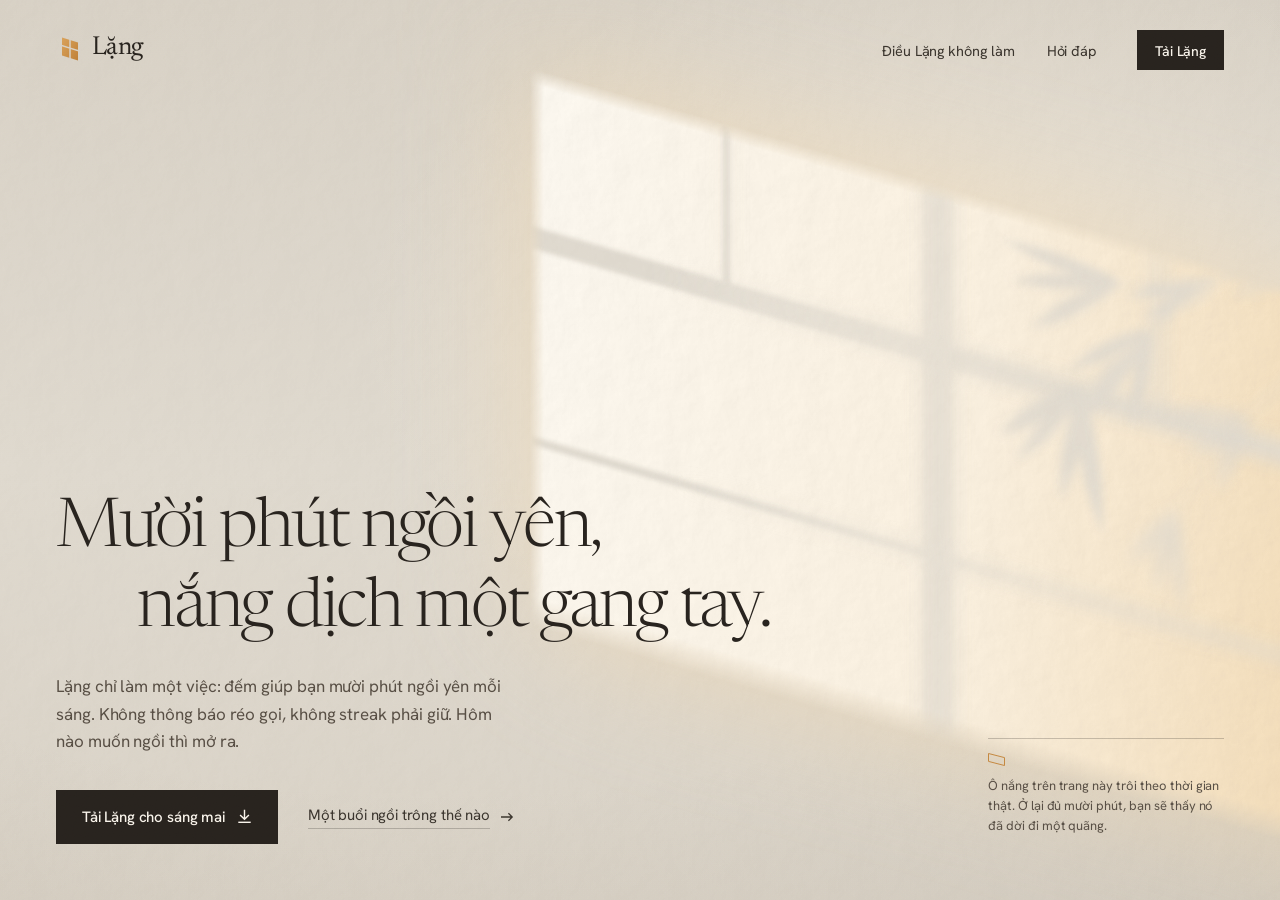
==== examples/light-window-hero.html @ 820bb84a "Add cinematic-motion-ui skill with README showcase Claude skill for cinematic, motion-rich hero sect" ====
<!DOCTYPE html>
<html lang="vi">
<head>
<meta charset="utf-8">
<meta name="viewport" content="width=device-width, initial-scale=1, viewport-fit=cover">
<title>Lặng — ngồi yên mười phút, mỗi sáng</title>
<meta name="description" content="Lặng đếm giúp bạn mười phút ngồi yên mỗi sáng. Không thông báo, không streak.">
<meta name="theme-color" content="#ded8cd">
<!--
  Archetype A · cinematic full-bleed, light. The "photograph" is a wall: morning sun through a
  two-casement window lands on lime plaster, with the soft shadow of a bamboo sprig inside it.
  Type   : Newsreader 300 (headline, wordmark) · Hanken Grotesk 400/500 (everything else). Both ship a Vietnamese subset.
  Media  : drawn in CSS/SVG (no files): plaster tile from feTurbulence + feDiffuseLighting, a sheared
           light patch with variable penumbra, two blurred leaf layers that sway on their own periods.
  Signature: the light arrives on the wall like eyes adjusting after waking; then the patch slides,
           in real time, for exactly ten minutes (600 s), as far as the sun would move it.
-->
<link rel="preconnect" href="https://fonts.googleapis.com">
<link rel="preconnect" href="https://fonts.gstatic.com" crossorigin>
<link href="https://fonts.googleapis.com/css2?family=Hanken+Grotesk:wght@400;500&family=Newsreader:opsz,wght@6..72,300..400&display=swap" rel="stylesheet">
<style>
/* ---- anti-flash: background first ---- */
html,body{background:#ded8cd}

/* ==== motion-kit.css (inlined) ==== */
/* ==========================================================================
   motion-kit.css: entrance vocabulary with a visible resting state.
   Usage: <h1 class="appear appear--mask" style="--d:.42s">…</h1>
   Elements are fully visible in their normal styles; the hidden state exists only in each
   keyframe's `from`, applied during the delay by fill-mode `both`. Pair with motion-kit.js
   (MK.appear) for the `.is-in` cleanup and the failsafe.
   ========================================================================== */

:root{
  --ease-expo:cubic-bezier(.16,1,.3,1);
  --ease-draw:cubic-bezier(.62,.04,.22,1);
  --ease-wipe:cubic-bezier(.77,0,.18,1);
  --ease-settle:cubic-bezier(.25,1,.5,1);
  --ease-swift:cubic-bezier(.2,.8,.2,1);
}

.appear{
  animation-duration:var(--dur,1.05s);
  animation-fill-mode:both;
  animation-timing-function:var(--ease,var(--ease-expo));
  animation-delay:var(--d,.08s);
}
.appear--scale{animation-name:mk-in-scale}
.appear--soft{animation-name:mk-in-soft}
.appear--rise{animation-name:mk-in-rise}
.appear--pop{animation-name:mk-in-pop}
.appear--btn{animation-name:mk-in-btn}
.appear--side{animation-name:mk-in-side}
.appear--blur{animation-name:mk-in-blur;--dur:1.2s}
.appear--spin{animation-name:mk-in-spin;--dur:.9s}
.appear--media{animation-name:mk-in-media;--dur:1.6s}
.appear--wipe-x{animation-name:mk-in-wipe-x;--ease:var(--ease-wipe);--dur:.75s}
.appear--wipe-c{animation-name:mk-in-wipe-c;--ease:var(--ease-wipe);--dur:.8s}
.appear--fade{animation-name:mk-in-fade;--ease:var(--ease-settle);--dur:.6s}

/* Masked line: wrapper clips, inner span rises. Padding keeps descenders/italics unclipped. */
.mask-line{display:block;overflow:hidden;padding:.06em .15em .14em;margin:-.06em -.15em -.14em}
.mask-line>.appear--mask{display:inline-block;animation-name:mk-in-mask}

/* Keyframes use the individual transform properties (translate/scale/rotate) so they compose with
   any transform the element already has (e.g. translateX(-50%) centring) instead of replacing it. */
@keyframes mk-in-scale{from{opacity:0;scale:.84}}
@keyframes mk-in-soft{from{opacity:0;translate:0 14px}}
@keyframes mk-in-rise{from{opacity:0;translate:0 20px}}
@keyframes mk-in-pop{0%{opacity:0;scale:.9}70%{opacity:1;scale:1.03}100%{scale:1}}
@keyframes mk-in-btn{from{opacity:0;translate:0 18px;scale:.94}}
@keyframes mk-in-side{from{opacity:0;translate:22px 0}}
@keyframes mk-in-mask{from{opacity:0;translate:0 110%}}
@keyframes mk-in-blur{from{opacity:.35;filter:blur(4px)}}
@keyframes mk-in-spin{0%{scale:.2;rotate:-50deg}65%{scale:1.2;rotate:8deg}100%{scale:1;rotate:0deg}}
@keyframes mk-in-media{from{opacity:0;scale:1.06;filter:blur(6px)}}
@keyframes mk-in-wipe-x{from{clip-path:inset(0 100% 0 0)}}
@keyframes mk-in-wipe-c{from{clip-path:inset(0 50% 0 50%)}}
@keyframes mk-in-fade{from{opacity:0}}

/* Finished: drop the animation. The element's own styles are the end state, so nothing else is forced
   (forcing transform:none here would wipe transforms the element legitimately has). */
.is-in{animation:none!important}

/* Reveal-on-scroll: hidden ONLY when JS has opted in (html.mk-reveal), so content shows without JS. */
.mk-reveal [data-reveal]:not(.is-revealed){opacity:0;translate:0 24px}
.mk-reveal [data-reveal]{transition:opacity .9s var(--ease-expo),translate .9s var(--ease-expo);transition-delay:var(--d,0s)}

/* WAAPI intro: initial states exist only while html.mk-intro is present (set in <head>). */
.mk-intro [data-mk="mask"]>*{translate:0 105%}
.mk-intro [data-mk="mask"]{overflow:hidden}
.mk-intro [data-mk="wipe-x"]{clip-path:inset(0 100% 0 0)}
.mk-intro [data-mk="wipe-c"]{clip-path:inset(0 50% 0 50%)}
.mk-intro [data-mk="fade"]{opacity:0}
.mk-intro [data-mk="draw"] path{stroke-dasharray:0 100000}

/* Grain overlay */
.mk-grain{position:fixed;inset:-50%;z-index:100;pointer-events:none;opacity:var(--grain,.08);mix-blend-mode:overlay;
  background-image:url("data:image/svg+xml,%3Csvg xmlns='http://www.w3.org/2000/svg' width='160' height='160'%3E%3Cfilter id='n'%3E%3CfeTurbulence type='fractalNoise' baseFrequency='.9' numOctaves='3' stitchTiles='stitch'/%3E%3C/filter%3E%3Crect width='100%25' height='100%25' filter='url(%23n)'/%3E%3C/svg%3E")}

.sr-only{position:absolute;width:1px;height:1px;overflow:hidden;clip:rect(0 0 0 0);white-space:nowrap}

@media (prefers-reduced-motion:reduce){
  *,*::before,*::after{animation:none!important;transition:none!important}
  .mk-reveal [data-reveal]{opacity:1;translate:none}
}

/* ==== TOKENS (reference 1440 × 900) ==== */
:root{
  color-scheme:light;
  --wall:#ded8cd; --shade:#e0dacf; --sun:#fefaf2; --sun-2:#fcf2e1; --sun-3:#f4dbb2;
  --ink:#28231e; --ink-2:#3a342d; --muted:#574e44; --paper:#f9f4eb;
  --line:rgba(40,35,30,.24); --line-soft:rgba(40,35,30,.13);
  --accent:#c4873f; /* the sun itself: logo mark and caption glyph only */
  --serif:"Newsreader","Iowan Old Style","Palatino Linotype",Georgia,serif;
  --sans:"Hanken Grotesk",system-ui,-apple-system,"Segoe UI",Roboto,sans-serif;
  --h1:clamp(44px,min(5.3vw,8.6vh),92px); --lede:17px; --nav:14.5px; --btn:15px; --btn-h:54px; --hdr-btn-h:40px; --cap:13px;
  --pad-x:56px; --pad-y:28px; --hero-gap:56px; --copy-max:940px; --lede-max:450px;
  /* where the window light lands, and how steeply the low sun shears it */
  --sun-x:40vw; --sun-y:2vh; --sun-w:66vw; --sun-h:62vh; --sun-skew:16deg;
  --leaf-w:50%; --leaf-blur:4.5px; --bar-near:2px; --bar-far:9px;
  --grain:.06;
  --plaster:url("data:image/svg+xml,%3Csvg xmlns='http://www.w3.org/2000/svg' width='320' height='320'%3E%3Cfilter id='p' x='0' y='0' width='100%25' height='100%25'%3E%3CfeTurbulence type='fractalNoise' baseFrequency='.028' numOctaves='5' seed='4' stitchTiles='stitch'/%3E%3CfeDiffuseLighting surfaceScale='1.5' diffuseConstant='1.08' lighting-color='%23fff'%3E%3CfeDistantLight azimuth='205' elevation='55'/%3E%3C/feDiffuseLighting%3E%3C/filter%3E%3Crect width='100%25' height='100%25' filter='url(%23p)'/%3E%3C/svg%3E");
}

/* ---- base ---- */
*,*::before,*::after{box-sizing:border-box;margin:0;padding:0}
html,body{color:var(--ink)}
body{font-family:var(--sans);-webkit-font-smoothing:antialiased;-moz-osx-font-smoothing:grayscale;text-rendering:optimizeLegibility;overflow-x:hidden}
a{color:inherit;text-decoration:none} button{font:inherit;color:inherit;background:none;border:0;cursor:pointer}
:focus-visible{outline:2px solid var(--ink);outline-offset:4px}
::selection{background:#f1d9b4;color:var(--ink)}

/* ==== MEDIA: wall → light patch (glow, light, texture, bars, leaves) → plaster ==== */
.media{position:fixed;inset:0;z-index:0;overflow:hidden;background:var(--wall)}
.wall{position:absolute;inset:0;
  background:
    radial-gradient(64% 58% at 74% 36%,rgba(247,238,222,.6) 0%,rgba(247,238,222,0) 72%),  /* light bouncing around the patch */
    radial-gradient(150% 120% at 34% 30%,rgba(0,0,0,0) 48%,rgba(92,76,56,.14) 100%),       /* room falloff toward the corners */
    linear-gradient(180deg,#d9d2c6 0%,#e0dacf 52%,#dad3c7 100%)}

.sun-drift{position:absolute;inset:0;animation:lang-drift 600s linear .2s both}
@keyframes lang-drift{to{translate:1.4vw 5.5vh}}           /* ten minutes of sun, in real time */

.sun-in{position:absolute;inset:0}
.appear--sunrise{animation-name:lang-sunrise;--dur:2.8s;--ease:var(--ease-settle)}
@keyframes lang-sunrise{from{opacity:0;filter:blur(22px);translate:-3vw -2.5vh}}

.sun-geo{position:absolute;left:var(--sun-x);top:var(--sun-y);width:var(--sun-w);height:var(--sun-h);transform-origin:0 0;transform:skewY(var(--sun-skew))}
.sun-glow{background:var(--sun-3);opacity:.55;filter:blur(64px)}
/* soft edges: the side nearest the window (left) is sharper than the far side */
.sun{
  -webkit-mask-image:linear-gradient(90deg,transparent 0,#000 14px,#000 calc(100% - 46px),transparent 100%),linear-gradient(180deg,transparent 0,#000 16px,#000 calc(100% - 30px),transparent 100%);
  -webkit-mask-composite:source-in;
  mask-image:linear-gradient(90deg,transparent 0,#000 14px,#000 calc(100% - 46px),transparent 100%),linear-gradient(180deg,transparent 0,#000 16px,#000 calc(100% - 30px),transparent 100%);
  mask-composite:intersect;
  animation:lang-cloud 27s ease-in-out 5s infinite}
@keyframes lang-cloud{0%,100%{opacity:1}44%{opacity:.9}58%{opacity:.92}}
.sun-light{position:absolute;inset:0;background:linear-gradient(97deg,var(--sun) 0%,var(--sun-2) 52%,var(--sun-3) 100%)}
.sun-tex{position:absolute;inset:0;background-image:var(--plaster);background-size:320px;mix-blend-mode:multiply;opacity:.22} /* raking light shows the trowel marks */
.bars{position:absolute;inset:0;width:100%;height:100%;overflow:visible}
.bars rect{fill:var(--shade)}
.bars--near{filter:blur(var(--bar-near));-webkit-mask-image:linear-gradient(90deg,#000 14%,transparent 62%);mask-image:linear-gradient(90deg,#000 14%,transparent 62%)}
.bars--far{filter:blur(var(--bar-far));-webkit-mask-image:linear-gradient(90deg,transparent 16%,#000 66%);mask-image:linear-gradient(90deg,transparent 16%,#000 66%)}
.leaves{position:absolute;right:11%;top:-7%;width:var(--leaf-w);aspect-ratio:1/1;transform-origin:96% 2%}
.leaves svg{display:block;width:100%;height:100%;overflow:visible;opacity:.9;filter:blur(var(--leaf-blur))}
.leaves path{fill:var(--shade)}
.leaves--a{animation:lang-sway-a 9.5s ease-in-out infinite alternate}
.leaves--b{animation:lang-sway-b 6.8s ease-in-out -2.4s infinite alternate}
.leaves--b svg{opacity:.7;filter:blur(calc(var(--leaf-blur) * 1.5))}  /* further from the wall: paler, softer */
@keyframes lang-sway-a{from{rotate:-1.3deg}to{rotate:1.5deg}}
@keyframes lang-sway-b{from{rotate:-2.1deg;translate:0 0}to{rotate:1.7deg;translate:-.8% .9%}}
.plaster{position:absolute;inset:0;background-image:var(--plaster);background-size:320px;mix-blend-mode:multiply;opacity:.13}

/* ==== PAGE ==== */
.page{position:relative;z-index:1;display:grid;grid-template-rows:auto 1fr;min-height:100vh;min-height:100dvh}

/* header: logo | nav | cta */
.header{position:relative;z-index:50;display:grid;grid-template-columns:1fr auto auto;align-items:center;column-gap:40px;
  padding:var(--pad-y) var(--pad-x) 0;padding-top:max(var(--pad-y),env(safe-area-inset-top))}
.logo{justify-self:start;display:inline-flex;align-items:center;gap:8px;min-height:44px;color:var(--ink)}
.logo svg{width:28px;height:28px;flex:none;translate:0 -1px}
.logo b{font-family:var(--serif);font-weight:400;font-size:26px;letter-spacing:-.025em;line-height:1;translate:0 -2px} /* optical: the serif sits low beside the mark */
.nav{display:flex;align-items:center;gap:32px}
.nav a{position:relative;font-size:var(--nav);letter-spacing:-.005em;color:var(--ink-2);padding:12px 0}
.nav a::after{content:"";position:absolute;left:0;right:0;bottom:7px;height:1px;background:currentColor;scale:0 1;transform-origin:right;transition:scale .35s var(--ease-swift)}
.nav a:hover::after{scale:1 1;transform-origin:left}
.nav .nav-cta,.nav .nav-note{display:none}
.burger{display:none}

/* buttons: square ink panel that inverts (radius 0, like the window it echoes) */
.btn{position:relative;display:inline-flex;align-items:center;justify-content:center;gap:12px;height:var(--btn-h);padding:1px 26px 0;border-radius:0;
  font-family:var(--sans);font-size:var(--btn);font-weight:500;letter-spacing:-.01em;line-height:1;white-space:nowrap;
  transition:background-color .25s var(--ease-swift),color .25s var(--ease-swift)}
.btn-ink{background:var(--ink);color:var(--paper);box-shadow:inset 0 0 0 1px var(--ink)}
.btn-ink:hover{background:#fbf8f1;color:var(--ink)}
.btn svg{width:15px;height:15px;flex:none;overflow:visible;translate:0 -1px}
.btn svg path{fill:none;stroke:currentColor;stroke-width:1.4;stroke-linecap:square}
.btn svg .tip{transition:translate .3s var(--ease-swift)}
.btn:hover svg .tip{translate:0 2px}
.header-cta{height:var(--hdr-btn-h);padding:1px 18px 0;font-size:14px}

.quiet{display:inline-flex;align-items:center;gap:10px;min-height:44px;font-size:var(--btn);letter-spacing:-.01em;color:var(--ink-2)}
.quiet span{padding-bottom:3px;border-bottom:1px solid var(--line);transition:border-color .3s var(--ease-swift)}
.quiet svg{width:14px;height:14px;flex:none;overflow:visible;transition:translate .3s var(--ease-swift)}
.quiet svg path{fill:none;stroke:currentColor;stroke-width:1.3}
.quiet:hover span{border-color:var(--ink)}
.quiet:hover svg{translate:3px 0}

/* hero: copy bottom-left in the shade, caption bottom-right */
.hero{display:grid;grid-template-columns:minmax(0,1fr) auto;align-items:end;column-gap:56px;min-height:0;
  padding:0 var(--pad-x) var(--hero-gap);padding-bottom:max(var(--hero-gap),env(safe-area-inset-bottom))}
.copy{max-width:var(--copy-max)}
h1{font-family:var(--serif);font-weight:300;font-size:var(--h1);line-height:1.04;letter-spacing:-.034em;color:var(--ink);font-optical-sizing:auto}
h1 .mask-line{padding-top:.26em;margin-top:-.26em}   /* room for stacked Vietnamese marks (ồ, ắ, ộ) inside the mask */
h1 .l2{margin-left:var(--shift,1.05em)}                /* the second line has moved, the way the light has */
.lede{max-width:var(--lede-max);margin-top:28px;font-size:var(--lede);line-height:1.62;letter-spacing:-.004em;color:var(--muted)}
.actions{display:flex;flex-wrap:wrap;align-items:center;gap:12px 30px;margin-top:34px}

.caption{max-width:236px;margin-bottom:8px;padding-top:14px;border-top:1px solid var(--line);font-size:var(--cap);line-height:1.55;letter-spacing:-.003em;color:var(--muted)}
.caption svg{display:block;width:17px;height:13px;margin-bottom:10px}

/* ---- breakpoints: tokens first ---- */
@media (min-width:1600px){:root{--lede:18.5px;--nav:15px;--btn:16px;--btn-h:58px;--hdr-btn-h:44px;--cap:13.5px;--pad-x:72px;--pad-y:34px;--hero-gap:70px;--lede-max:510px;--copy-max:1100px}
  .caption{max-width:262px}.logo b{font-size:30px}.logo svg{width:32px;height:32px}}
@media (min-width:901px) and (max-width:1279px){:root{--lede:16px;--pad-x:36px;--lede-max:420px;--hero-gap:44px}.nav{gap:24px}.header{column-gap:28px}}
@media (min-width:901px) and (max-height:820px){:root{--pad-y:22px;--hero-gap:40px}.lede{margin-top:22px}.actions{margin-top:28px}}
@media (min-width:901px) and (max-height:700px){:root{--lede:15.5px;--btn-h:48px;--hdr-btn-h:36px;--hero-gap:28px;--pad-y:16px}.lede{margin-top:16px}.actions{margin-top:22px}}
@media (min-width:901px){html,body{height:100%;overflow:hidden}.page{height:100vh;height:100dvh;overflow:hidden}}

@media (max-width:900px){
  :root{--h1:clamp(30px,9.1vw,54px);--lede:16px;--pad-x:20px;--pad-y:14px;--hero-gap:28px;--btn-h:54px;--cap:12.5px;
    --sun-x:15vw;--sun-y:9vh;--sun-w:100vw;--sun-h:41vh;--sun-skew:14deg;--leaf-w:84%;--leaf-blur:3.5px;--bar-near:1.5px;--bar-far:6px}
  .header{grid-template-columns:1fr auto auto;column-gap:10px}
  .burger{display:grid;place-content:center;gap:6px;width:44px;height:44px;border:1px solid var(--line);background:rgba(250,246,238,.5);position:relative;z-index:80}
  .burger i{display:block;width:18px;height:1.5px;background:var(--ink);transition:translate .3s var(--ease-swift),rotate .3s var(--ease-swift)}
  .menu-open .burger i:nth-child(1){translate:0 3.75px;rotate:45deg}
  .menu-open .burger i:nth-child(2){translate:0 -3.75px;rotate:-45deg}
  /* full-screen light menu; stretch undoes the desktop grid placement (else it shrink-wraps) */
  .nav{position:fixed;inset:0;z-index:45;justify-self:stretch;align-self:stretch;flex-direction:column;align-items:stretch;justify-content:flex-start;gap:0;
    padding:calc(max(14px,env(safe-area-inset-top)) + 100px) var(--pad-x) max(24px,env(safe-area-inset-bottom));
    background:rgba(230,224,213,.66);-webkit-backdrop-filter:blur(26px);backdrop-filter:blur(26px);
    opacity:0;visibility:hidden;transition:opacity .35s var(--ease-settle),visibility .35s}
  .menu-open .nav{opacity:1;visibility:visible}
  .nav a{display:block;padding:18px 0 15px;border-bottom:1px solid var(--line-soft);font-family:var(--serif);font-weight:300;font-size:34px;
    letter-spacing:-.03em;line-height:1.12;color:var(--ink)}
  .nav a:first-child{border-top:1px solid var(--line-soft)}
  .nav a::after{display:none}
  .nav .nav-note{display:block;margin-top:auto;max-width:280px;font-size:15px;line-height:1.55;color:var(--muted)}
  .nav .nav-cta{display:flex;margin-top:18px;border:0;padding:1px 24px 0;height:56px;font-family:var(--sans);font-weight:500;font-size:16px;letter-spacing:-.01em;line-height:1;color:var(--paper)}
  .menu-open .nav a>span{display:inline-block;animation:mk-in-soft .8s var(--ease-expo) both;animation-delay:calc(var(--i,0) * 70ms + 80ms)}
  .logo,.header-cta{position:relative;z-index:80}
  body.menu-open{overflow:hidden}
  .hero{transition:opacity .3s var(--ease-settle)}
  .menu-open .hero{opacity:0}                              /* only the wall and its light stay behind the menu */

  .hero{display:flex;flex-direction:column;justify-content:flex-end;align-items:stretch;padding:0 var(--pad-x) var(--hero-gap)} /* not the desktop grid's align-items:end */
  h1 .l2{--shift:.62em}
  .caption{max-width:none;margin:34px 0 0;display:grid;grid-template-columns:auto 1fr;column-gap:12px;align-items:start}
  .caption svg{margin:3px 0 0}
}
@media (max-width:560px){
  .header-cta{display:none}
  .actions{flex-direction:column;align-items:stretch;gap:8px}
  .actions .btn{width:100%}
  .quiet{align-self:flex-start}
}
@media (max-width:340px){:root{--h1:28px}h1 .l2{--shift:.34em}}
@media (max-width:900px) and (max-height:700px){:root{--hero-gap:22px;--sun-h:38vh}.lede{margin-top:20px}.actions{margin-top:26px}.caption{margin-top:24px}}

/* the caption describes the drift; without motion it would not be true, so it goes */
@media (prefers-reduced-motion:reduce){.caption{display:none}}
</style>
</head>
<body>
<div class="mk-grain" aria-hidden="true"></div>

<!-- MEDIA. Drawn, not filmed: no files to load. To use real footage instead, put this inside .media
     after .wall and delete .sun-drift and .plaster:
       <video class="wall-video" autoplay muted loop playsinline preload="metadata" poster="lang-tuong.jpg"
              aria-hidden="true" tabindex="-1" style="position:absolute;inset:0;width:100%;height:100%;object-fit:cover;object-position:70% 30%">
         <source src="lang-tuong.mp4" type="video/mp4"></video>
     Generation prompt: "Early-morning sunlight falling through a two-casement wooden window with a transom
     onto a warm off-white lime-plaster wall, the light patch sheared into a parallelogram by a low sun from
     the left, filling the upper-right two-thirds of the frame; the soft shadow of a bamboo sprig inside the
     light; the lower-left third of the wall in even, quiet shade and empty (headline goes there); 6:30 am,
     35mm, locked-off camera, palette bone, warm sand, pale honey light, fine film grain, photographic,
     no furniture, no people, no text, no logo.
     Video: camera does not move; only the leaf shadows sway; 8-second loop with no visible cut, 24 fps." -->
<div class="media" aria-hidden="true">
  <div class="wall"></div>
  <div class="sun-drift">
    <div class="sun-in appear appear--sunrise" style="--d:.1s">
      <div class="sun-geo sun-glow"></div>
      <div class="sun-geo sun">
        <div class="sun-light"></div>
        <div class="sun-tex"></div>
        <!-- window shadow: mullion, transom, two transom-light bars, one glazing bar per casement -->
        <svg class="bars bars--near" viewBox="0 0 1000 600" preserveAspectRatio="none" focusable="false">
          <rect x="466" y="0" width="34" height="600"/><rect x="0" y="170" width="1000" height="24"/>
          <rect x="228" y="0" width="9" height="170"/><rect x="738" y="0" width="9" height="170"/>
          <rect x="0" y="396" width="1000" height="9"/>
        </svg>
        <svg class="bars bars--far" viewBox="0 0 1000 600" preserveAspectRatio="none" focusable="false">
          <rect x="466" y="0" width="34" height="600"/><rect x="0" y="170" width="1000" height="24"/>
          <rect x="228" y="0" width="9" height="170"/><rect x="738" y="0" width="9" height="170"/>
          <rect x="0" y="396" width="1000" height="9"/>
        </svg>
        <div class="leaves leaves--b"><svg viewBox="0 0 600 600" focusable="false"><path d="M648.3 148.1L638.3 157.5L628.1 167.5L617.9 178.2L607.5 189.6L597.1 201.6L586.5 214.3L575.8 227.7L565.0 241.8L554.1 256.5L543.1 271.9L532.0 288.0L520.8 304.8L509.5 322.2L498.1 340.3L486.5 359.1L474.9 378.6L463.1 398.7L451.2 419.6L452.8 420.4L464.8 399.7L476.7 379.7L488.5 360.3L500.2 341.6L511.7 323.7L523.2 306.3L534.5 289.7L545.7 273.8L556.9 258.5L567.9 243.9L578.7 230.0L589.5 216.8L600.2 204.3L610.7 192.4L621.1 181.3L631.4 170.8L641.6 161.0L651.7 151.9Z M555.5 257.5C555.1 271.9 547.6 300.6 531.6 337.0C519.6 357.6 510.1 372.2 505.3 380.2C507.7 366.7 509.5 352.9 514.3 331.8C521.7 311.8 531.1 289.9 546.5 266.4Z M555.5 257.5C549.1 269.3 531.2 290.7 503.5 316.1C485.5 329.8 472.0 339.2 465.0 344.4C472.2 333.6 478.9 322.2 491.0 305.6C505.0 291.2 521.6 275.8 544.1 261.6Z M555.5 257.5C543.8 266.3 516.5 278.3 477.7 288.5C453.7 291.9 436.3 293.6 426.9 294.8C439.1 288.1 451.1 280.6 470.7 270.9C491.1 264.2 514.4 257.9 542.7 255.6Z M452.0 420.0C456.9 434.9 461.5 467.7 462.7 512.4C461.2 539.1 459.4 558.5 458.8 568.9C455.5 554.0 451.5 539.1 447.1 515.3C445.3 491.4 444.6 464.6 448.0 433.4Z M452.0 420.0C452.9 434.4 448.7 464.1 437.8 503.1C429.0 525.8 421.9 541.9 418.4 550.7C419.2 536.9 419.3 522.8 421.5 500.9C426.2 479.7 432.6 456.3 444.5 430.4Z M452.0 420.0C449.6 432.9 438.0 457.1 415.9 485.9C399.7 501.2 386.9 511.5 380.1 517.1C385.8 506.4 390.7 495.2 399.8 478.1C410.9 462.2 423.8 444.7 442.1 426.4Z M612.0 40.0C605.5 48.9 588.4 63.2 562.6 78.4C546.0 85.5 533.7 90.1 527.2 92.7C534.6 85.5 541.7 77.7 553.9 66.8C567.1 57.8 582.6 48.6 602.4 41.3Z M612.0 40.0C600.5 45.8 574.6 52.7 538.7 57.3C517.0 57.9 501.3 57.7 492.8 57.9C504.5 53.8 516.1 49.2 534.9 43.5C553.9 40.1 575.4 37.2 600.9 37.7Z"/></svg></div>
        <div class="leaves leaves--a"><svg viewBox="0 0 600 600" focusable="false"><path d="M638.0 -32.8L622.3 -21.2L606.4 -8.9L590.2 4.1L573.8 17.9L557.1 32.3L540.2 47.5L523.0 63.4L505.5 80.0L487.8 97.3L469.9 115.3L451.7 134.1L433.2 153.5L414.5 173.7L395.5 194.6L376.3 216.2L356.8 238.5L337.1 261.5L317.1 285.2L318.9 286.8L339.1 263.2L359.0 240.4L378.7 218.3L398.1 196.9L417.2 176.2L436.1 156.3L454.7 137.0L473.1 118.5L491.2 100.7L509.0 83.6L526.5 67.2L543.8 51.6L560.9 36.7L577.6 22.5L594.1 9.0L610.4 -3.8L626.3 -15.8L642.0 -27.2Z M514.3 72.8L505.0 76.7L495.8 80.5L486.8 84.1L478.0 87.6L469.3 90.9L460.9 94.0L452.5 97.0L444.4 99.8L436.4 102.5L428.6 105.0L420.9 107.3L413.4 109.5L406.1 111.5L398.9 113.4L391.9 115.2L385.1 116.7L378.4 118.1L371.9 119.4L372.1 120.6L378.7 119.5L385.4 118.2L392.3 116.8L399.3 115.2L406.5 113.4L413.9 111.5L421.5 109.4L429.2 107.2L437.1 104.8L445.2 102.2L453.4 99.5L461.8 96.6L470.4 93.6L479.1 90.4L488.0 87.1L497.1 83.6L506.3 79.9L515.7 76.1Z M515.0 74.5C508.6 88.8 488.3 113.1 454.4 139.2C431.1 151.6 413.3 159.3 403.7 163.6C413.4 153.0 422.2 141.5 437.6 124.6C455.0 109.8 475.0 93.7 501.6 78.6Z M515.0 74.5C503.1 85.5 474.3 103.2 432.7 122.1C406.7 131.1 387.7 136.9 377.6 140.2C390.2 130.9 402.5 120.9 423.0 106.9C444.7 95.6 469.6 84.2 500.6 75.6Z M372.0 120.0C362.4 135.1 336.3 161.5 296.7 192.0C271.1 207.7 252.1 218.3 242.1 224.4C253.2 211.3 263.7 197.5 282.1 177.5C302.4 160.1 326.1 141.8 357.0 124.8Z M372.0 120.0C357.5 130.2 323.9 144.1 276.3 156.1C247.1 160.1 225.8 162.1 214.4 163.5C229.5 156.2 244.5 148.1 268.9 137.5C293.9 129.8 322.4 122.4 356.7 118.8Z M372.0 120.0C354.9 125.5 317.5 128.7 266.7 124.2C236.4 117.2 214.5 110.7 202.7 107.3C219.7 106.8 236.7 105.1 263.8 104.1C290.9 105.6 321.4 107.8 356.9 114.5Z M416.6 174.1C419.1 190.4 416.6 224.2 406.5 268.6C397.5 294.5 390.1 312.9 386.4 323.0C386.4 307.3 385.6 291.4 386.5 266.6C390.6 242.6 396.5 216.0 408.5 186.2Z M416.6 174.1C412.1 194.2 394.0 232.5 362.3 279.9C340.1 306.1 323.3 324.4 314.5 334.5C321.7 316.3 328.0 297.5 340.5 269.1C356.0 242.9 374.9 214.4 402.1 184.8Z M416.6 174.1C407.3 187.7 382.6 211.7 345.6 239.5C321.8 254.1 304.2 264.0 294.9 269.6C305.3 257.4 315.1 244.6 332.3 226.1C351.3 210.1 373.5 193.3 402.4 178.2Z M318.0 286.0C327.1 305.6 337.9 349.4 344.8 409.8C345.5 446.4 345.1 472.9 345.3 487.1C338.2 467.4 330.0 447.7 320.2 416.0C314.7 383.9 310.4 347.7 312.8 304.7Z M318.0 286.0C322.3 303.9 321.8 341.7 311.1 391.9C300.1 421.3 290.5 442.4 285.4 453.7C286.4 436.6 286.0 419.3 287.5 392.0C292.0 365.0 297.8 334.8 309.6 300.3Z M318.0 286.0C313.3 302.7 296.2 334.9 266.1 374.3C244.8 395.7 228.2 410.4 219.4 418.3C227.8 404.2 235.4 389.4 248.9 366.7C264.3 345.2 281.9 321.3 305.7 295.6Z M318.0 286.0C309.7 301.1 286.0 327.1 249.3 356.8C225.2 372.0 207.2 382.1 197.8 387.9C207.4 374.6 216.4 360.4 232.6 340.1C251.2 323.0 273.2 305.1 302.9 289.6Z"/></svg></div>
      </div>
    </div>
  </div>
  <div class="plaster"></div>
</div>

<div class="page">
  <header class="header">
    <a class="logo appear appear--scale" href="#top" style="--d:.08s" aria-label="Lặng, về đầu trang">
      <!-- mark: the hero's light patch, small — a sheared pane of sun with the window cross cut out -->
      <svg viewBox="0 0 28 28" aria-hidden="true" focusable="false">
        <defs><mask id="lang-mark"><rect width="28" height="28" fill="#fff"/><path d="M13.25 0h1.5v28h-1.5zM0 8.1l28 8.75v1.5L0 9.6z" fill="#000"/></mask>
          <linearGradient id="lang-mark-g" x1="0" y1="0" x2="1" y2="1"><stop offset="0" stop-color="#d9a15a"/><stop offset="1" stop-color="#bf7f37"/></linearGradient></defs>
        <path d="M6 2.5 22 7.5V25.5L6 20.5z" fill="url(#lang-mark-g)" mask="url(#lang-mark)"/>
      </svg>
      <b>Lặng</b>
    </a>
    <nav class="nav" id="site-nav" aria-label="Chính">
      <a class="appear appear--soft" href="#dieu-lang-khong-lam" style="--d:.2s;--i:0"><span>Điều Lặng không làm</span></a>
      <a class="appear appear--soft" href="#hoi-dap" style="--d:.3s;--i:1"><span>Hỏi đáp</span></a>
      <p class="nav-note">Mười phút mỗi sáng. Không thông báo, không streak.</p>
      <a class="btn btn-ink nav-cta" href="#tai-lang" style="--i:2"><span>Tải Lặng cho sáng mai</span></a>
    </nav>
    <a class="btn btn-ink header-cta appear appear--wipe-x" href="#tai-lang" style="--d:.4s">Tải Lặng</a>
    <button class="burger appear appear--scale" type="button" style="--d:.3s" aria-controls="site-nav" aria-expanded="false" aria-label="Mở menu"><i></i><i></i></button>
  </header>

  <main class="hero" id="top">
    <div class="copy">
      <h1>
        <span class="mask-line"><span class="appear appear--mask" style="--d:.55s;--dur:1.2s">Mười phút ngồi yên,</span></span>
        <span class="mask-line l2"><span class="appear appear--mask" style="--d:.7s;--dur:1.2s">nắng dịch một gang tay.</span></span>
      </h1>
      <p class="lede appear appear--soft" style="--d:.95s;--dur:1.25s">Lặng chỉ làm một việc: đếm giúp bạn mười phút ngồi yên mỗi sáng. Không thông báo réo gọi, không streak phải giữ. Hôm nào muốn ngồi thì mở ra.</p>
      <div class="actions">
        <a class="btn btn-ink appear appear--wipe-x" href="#tai-lang" style="--d:1.15s;--dur:.85s">Tải Lặng cho sáng mai
          <svg viewBox="0 0 15 15" aria-hidden="true" focusable="false"><path class="tip" d="M7.5 1.5v8.6M3.6 6.4l3.9 3.9 3.9-3.9"/><path d="M2 13.3h11"/></svg></a>
        <a class="quiet appear appear--side" href="#mot-buoi-ngoi" style="--d:1.3s"><span>Một buổi ngồi trông thế nào</span>
          <svg viewBox="0 0 14 14" aria-hidden="true" focusable="false"><path d="M1 7h11.2M8.4 3.2 12.2 7l-3.8 3.8"/></svg></a>
      </div>
    </div>
    <p class="caption appear appear--soft" style="--d:1.6s">
      <svg viewBox="0 0 17 13" aria-hidden="true" focusable="false"><path d="M.5 .5 16.5 4.6v7.9L.5 8.4z" fill="none" stroke="#c4873f" stroke-width="1"/></svg>
      <span>Ô nắng trên trang này trôi theo thời gian thật. Ở lại đủ mười phút, bạn sẽ thấy nó đã dời đi một quãng.</span>
    </p>
  </main>
</div>

<script>
/* ==== motion-kit.js (inlined) ==== */
/* ==========================================================================
   motion-kit.js: small, dependency-free helpers for choreographed motion.
   Exposes window.MK. Every helper respects prefers-reduced-motion and leaves the page fully
   visible if anything fails.

   Optional head snippet for WAAPI intros: hides [data-mk] targets before first paint, with a
   4 s failsafe. Put it in its own script tag inside <head>:
     (function(r){try{if(!matchMedia("(prefers-reduced-motion: reduce)").matches&&typeof r.animate==="function"){r.classList.add("mk-intro");window.__mkFailsafe=setTimeout(function(){r.classList.remove("mk-intro")},4000)}}catch(e){}})(document.documentElement);
   ========================================================================== */
(function (w, d) {
  "use strict";
  var reduced = w.matchMedia && w.matchMedia("(prefers-reduced-motion: reduce)").matches;
  var EASE = {
    expo: "cubic-bezier(.16,1,.3,1)", draw: "cubic-bezier(.62,.04,.22,1)",
    wipe: "cubic-bezier(.77,0,.18,1)", settle: "cubic-bezier(.25,1,.5,1)"
  };
  function $$(s, root) { return typeof s === "string" ? Array.prototype.slice.call((root || d).querySelectorAll(s)) : (s.length != null ? Array.prototype.slice.call(s) : [s]); }

  /* 1. CSS entrances: mark finished elements, force-finish if animations never run. */
  function appear(root) {
    var els = $$(".appear", root);
    els.forEach(function (el) {
      el.addEventListener("animationend", function (e) { if (e.target === el) el.classList.add("is-in"); });
    });
    var done = function () { els.forEach(function (el) { el.classList.add("is-in"); }); };
    if (reduced) return done();
    requestAnimationFrame(function () { requestAnimationFrame(function () {
      var running = d.getAnimations ? d.getAnimations().length : 0;
      if (!running) done();
    }); });
    // Belt and braces: whatever happens, everything is in after 4 s.
    setTimeout(done, 4000);
  }

  /* 2. WAAPI intro orchestration.
     MK.intro(function (add) { add(el, keyframes, {duration, delay, easing}); … }, {images: [img]})
     Waits for fonts + image decode (hard start at 1200 ms), plays once, then removes html.mk-intro
     and cancels every animation in the same frame so static CSS is the final state. */
  function intro(build, opts) {
    opts = opts || {};
    var root = d.documentElement;
    if (reduced || typeof root.animate !== "function") { root.classList.remove("mk-intro"); return; }
    var anims = [], started = false;
    function add(el, kf, o) { if (!el) return null; o = o || {}; o.fill = "both"; if (!o.easing) o.easing = EASE.expo; var a = el.animate(kf, o); anims.push(a); return a; }
    function play() {
      if (started) return; started = true;
      requestAnimationFrame(function () {
        try { build(add, EASE); } catch (err) { console.error(err); }
        clearTimeout(w.__mkFailsafe);
        root.classList.remove("mk-intro"); // fill:both now holds the from-states
        Promise.all(anims.map(function (a) { return a.finished; })).then(function () {
          anims.forEach(function (a) { a.cancel(); }); anims.length = 0;
        }, function () {});
      });
    }
    var waits = [d.fonts ? d.fonts.ready : 0];
    (opts.images || []).forEach(function (img) { if (img && img.decode) waits.push(img.decode().catch(function () {})); });
    Promise.all(waits).then(play, play);
    setTimeout(play, opts.hardStart || 1200);
  }

  /* 3. Masked lines: each [data-mk="mask"] wrapper's first child rises from 105%. */
  function maskLines(add, sel, o) {
    o = o || {};
    $$(sel).forEach(function (wrap, i) {
      var inner = wrap.firstElementChild || wrap;
      add(inner, [{ translate: "0 105%" }, { translate: "0 0" }],
        { duration: o.duration || 800, delay: (o.start || 0) + i * (o.step || 70), easing: EASE.expo });
    });
  }

  /* 4. Letters: split a word into spans with optional per-letter kerning (in em), rise each. */
  function letters(el, o) {
    o = o || {};
    var text = el.textContent; var kern = o.kerning || [];
    el.setAttribute("aria-label", text.trim());
    el.textContent = "";
    var spans = [];
    Array.prototype.forEach.call(text, function (ch, i) {
      var s = d.createElement("span");
      s.setAttribute("aria-hidden", "true");
      s.style.display = "inline-block";
      if (ch === " ") s.innerHTML = "&nbsp;"; else s.textContent = ch;
      if (kern[i]) s.style.marginLeft = kern[i] + "em";
      el.appendChild(s); spans.push(s);
    });
    return spans;
  }
  function riseLetters(add, spans, o) {
    o = o || {};
    spans.forEach(function (s, i) {
      add(s, [{ translate: "0 105%" }, { translate: "0 0" }],
        { duration: o.duration || 1000, delay: (o.start || 200) + i * (o.step || 38), easing: EASE.expo });
    });
  }

  /* 5. Draw SVG strokes outward from their midpoint. */
  function draw(add, paths, o) {
    o = o || {};
    $$(paths).forEach(function (p, i) {
      var L = p.getTotalLength();
      var from = o.fromMiddle === false
        ? { strokeDasharray: "0px " + L + "px", strokeDashoffset: "0px" }
        : { strokeDasharray: "0px " + L + "px", strokeDashoffset: (-L / 2) + "px" };
      add(p, [from, { strokeDasharray: L + "px " + L + "px", strokeDashoffset: "0px" }],
        { duration: o.duration || 1250, delay: (o.delays && o.delays[i] != null) ? o.delays[i] : (o.start || 100) + i * (o.step || 60), easing: EASE.draw });
    });
  }

  /* 6. Clip-path wipes. from: "left" | "center" | "bottom". */
  function wipe(add, el, o) {
    o = o || {};
    var start = { left: "inset(0 100% 0 0)", center: "inset(0 50% 0 50%)", bottom: "inset(100% 0 0 0)" }[o.from || "left"];
    $$(el).forEach(function (e, i) {
      add(e, [{ clipPath: start }, { clipPath: "inset(0 0% 0 0%)" }],
        { duration: o.duration || 750, delay: (o.delay || 0) + i * (o.step || 90), easing: EASE.wipe });
    });
  }

  /* 7. Magnet: element drifts toward the cursor inside a padding zone (fine pointers only). */
  function magnet(el, o) {
    o = o || {};
    if (reduced || !w.matchMedia("(hover: hover) and (pointer: fine)").matches) return;
    var pad = o.padding || 120, strength = o.strength || 4;
    el.style.willChange = "transform";
    w.addEventListener("mousemove", function (e) {
      var r = el.getBoundingClientRect(), cx = r.left + r.width / 2, cy = r.top + r.height / 2;
      var inside = Math.abs(e.clientX - cx) < r.width / 2 + pad && Math.abs(e.clientY - cy) < r.height / 2 + pad;
      el.style.transition = inside ? "transform .3s ease-out" : "transform .6s ease-in-out";
      el.style.transform = inside ? "translate3d(" + (e.clientX - cx) / strength + "px," + (e.clientY - cy) / strength + "px,0)" : "translate3d(0,0,0)";
    }, { passive: true });
  }

  /* 8. Reveal on scroll (opt-in hiding: CSS hides [data-reveal] only under html.mk-reveal). */
  function reveal(o) {
    o = o || {};
    var els = $$("[data-reveal]");
    if (reduced || !("IntersectionObserver" in w) || !els.length) return;
    d.documentElement.classList.add("mk-reveal");
    var io = new IntersectionObserver(function (entries) {
      entries.forEach(function (en) { if (en.isIntersecting) { en.target.classList.add("is-revealed"); io.unobserve(en.target); } });
    }, { rootMargin: o.rootMargin || "0px 0px -10% 0px", threshold: 0 });
    els.forEach(function (el) { io.observe(el); });
  }

  /* 9. Opposing rows that move with scroll. rows: [{el, dir: 1|-1}] */
  function scrollRows(section, rows, o) {
    o = o || {};
    if (reduced) return;
    var factor = o.factor || 0.3, offset = o.offset || 200, ticking = false;
    function update() {
      ticking = false;
      var top = section.getBoundingClientRect().top + w.scrollY;
      var v = (w.scrollY - top + w.innerHeight) * factor;
      rows.forEach(function (r) { r.el.style.transform = "translate3d(" + (r.dir > 0 ? v - offset : -(v - offset)) + "px,0,0)"; });
    }
    rows.forEach(function (r) { r.el.style.willChange = "transform"; });
    w.addEventListener("scroll", function () { if (!ticking) { ticking = true; requestAnimationFrame(update); } }, { passive: true });
    update();
  }

  /* 10. Character scroll reveal: opacity .2 → 1 across ['start 0.8', 'end 0.2']. */
  function charReveal(el) {
    var text = el.textContent;
    el.setAttribute("aria-label", text.trim());
    el.textContent = "";
    var chars = Array.prototype.map.call(text, function (ch) {
      var s = d.createElement("span"); s.setAttribute("aria-hidden", "true"); s.textContent = ch; el.appendChild(s); return s;
    });
    if (reduced) return;
    var n = chars.length, ticking = false;
    function update() {
      ticking = false;
      var r = el.getBoundingClientRect(), vh = w.innerHeight;
      var start = vh * 0.8, end = vh * 0.2;              // element top at 80% → element bottom at 20%
      var p = (start - r.top) / ((start - end) + r.height);
      p = Math.max(0, Math.min(1, p));
      chars.forEach(function (c, i) { var t = Math.max(0, Math.min(1, p * n - i)); c.style.opacity = (0.2 + 0.8 * t).toFixed(3); });
    }
    w.addEventListener("scroll", function () { if (!ticking) { ticking = true; requestAnimationFrame(update); } }, { passive: true });
    update();
  }

  /* 11. Mobile menu: body.menu-open toggle with aria, Escape, link click and resize close. */
  function menu(burger, nav, o) {
    o = o || {};
    var bp = o.breakpoint || 901;
    function set(open) {
      d.body.classList.toggle("menu-open", open);
      burger.setAttribute("aria-expanded", String(open));
      burger.setAttribute("aria-label", open ? "Close menu" : "Open menu");
    }
    burger.addEventListener("click", function () { set(!d.body.classList.contains("menu-open")); });
    $$("a", nav).forEach(function (a) { a.addEventListener("click", function () { set(false); }); });
    w.addEventListener("keydown", function (e) { if (e.key === "Escape") set(false); });
    var mq = w.matchMedia("(min-width: " + bp + "px)");
    (mq.addEventListener ? mq.addEventListener.bind(mq, "change") : mq.addListener.bind(mq))(function (m) { if (m.matches) set(false); });
    return set;
  }

  w.MK = { reduced: reduced, EASE: EASE, appear: appear, intro: intro, maskLines: maskLines, letters: letters,
    riseLetters: riseLetters, draw: draw, wipe: wipe, magnet: magnet, reveal: reveal, scrollRows: scrollRows,
    charReveal: charReveal, menu: menu };
})(window, document);
</script>
<script>
MK.appear();
/* mobile menu, Vietnamese labels */
(function (d) {
  var b = d.querySelector(".burger"), nav = d.getElementById("site-nav");
  if (!b || !nav) return;
  function set(open, focusFirst) {
    d.body.classList.toggle("menu-open", open);
    b.setAttribute("aria-expanded", String(open));
    b.setAttribute("aria-label", open ? "Đóng menu" : "Mở menu");
    /* the nav is still visibility:hidden in this frame; focus once its transition has started */
    if (open && focusFirst) setTimeout(function () { var f = nav.querySelector("a"); if (f) f.focus({ preventScroll: true }); }, 60);
  }
  b.addEventListener("click", function () { set(!d.body.classList.contains("menu-open"), true); });
  Array.prototype.forEach.call(nav.querySelectorAll("a"), function (a) { a.addEventListener("click", function () { set(false); }); });
  addEventListener("keydown", function (e) { if (e.key === "Escape" && d.body.classList.contains("menu-open")) { set(false); b.focus(); } });
  var mq = matchMedia("(min-width: 901px)");
  (mq.addEventListener ? mq.addEventListener.bind(mq, "change") : mq.addListener.bind(mq))(function (m) { if (m.matches) set(false); });
})(document);
</script>
</body>
</html>
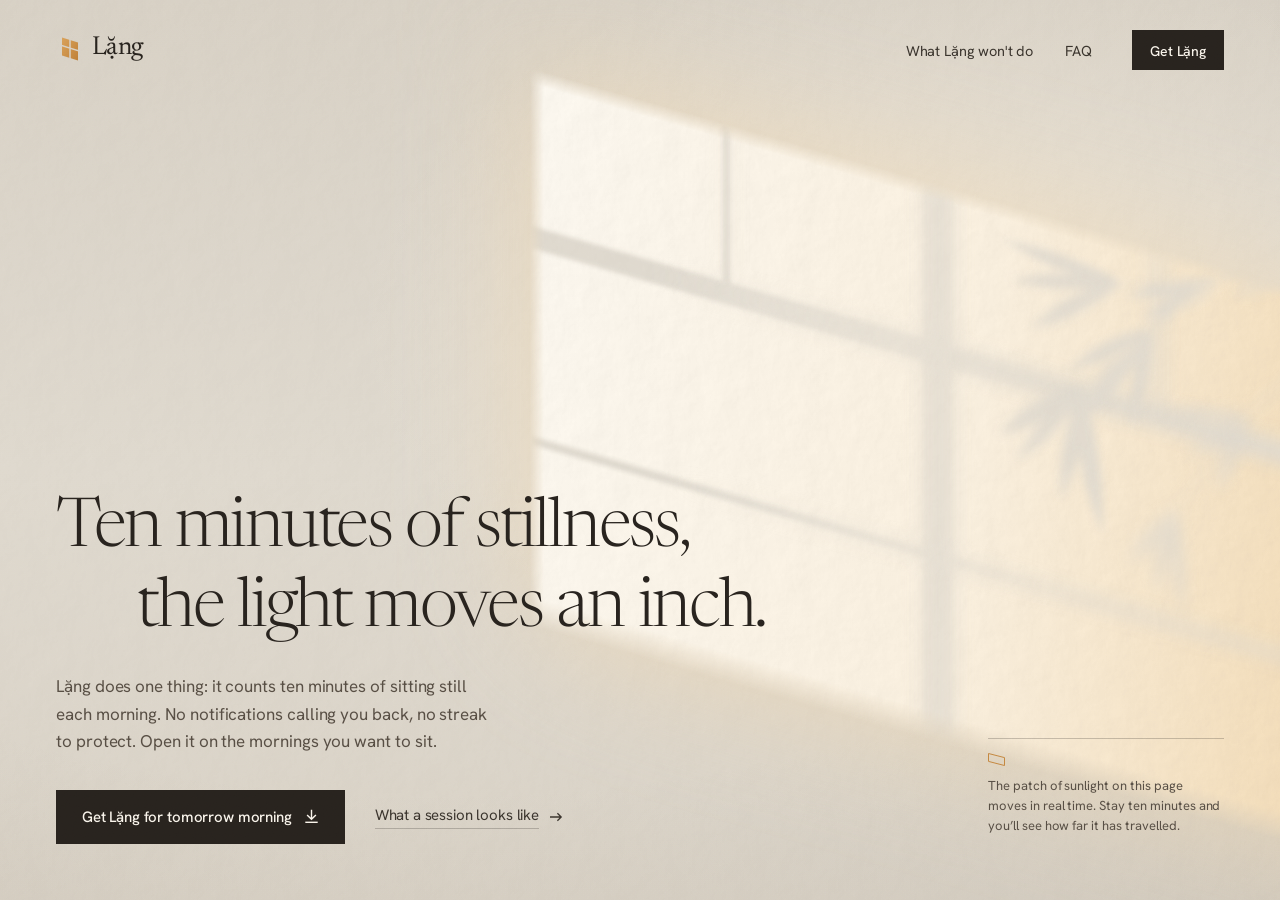
==== commit 986a2790: "Switch README and demos to English, add motion GIFs and live demo links - README rewritten in Englis" ====
--- a/examples/light-window-hero.html
+++ b/examples/light-window-hero.html
@@ -1,10 +1,10 @@
 <!DOCTYPE html>
-<html lang="vi">
+<html lang="en">
 <head>
 <meta charset="utf-8">
 <meta name="viewport" content="width=device-width, initial-scale=1, viewport-fit=cover">
-<title>Lặng — ngồi yên mười phút, mỗi sáng</title>
-<meta name="description" content="Lặng đếm giúp bạn mười phút ngồi yên mỗi sáng. Không thông báo, không streak.">
+<title>Lặng — ten minutes of stillness, every morning</title>
+<meta name="description" content="Lặng counts ten quiet minutes for you every morning. No notifications, no streaks.">
 <meta name="theme-color" content="#ded8cd">
 <!--
   Archetype A · cinematic full-bleed, light. The "photograph" is a wall: morning sun through a
@@ -316,7 +316,7 @@
 
 <div class="page">
   <header class="header">
-    <a class="logo appear appear--scale" href="#top" style="--d:.08s" aria-label="Lặng, về đầu trang">
+    <a class="logo appear appear--scale" href="#top" style="--d:.08s" aria-label="Lặng, back to top">
       <!-- mark: the hero's light patch, small — a sheared pane of sun with the window cross cut out -->
       <svg viewBox="0 0 28 28" aria-hidden="true" focusable="false">
         <defs><mask id="lang-mark"><rect width="28" height="28" fill="#fff"/><path d="M13.25 0h1.5v28h-1.5zM0 8.1l28 8.75v1.5L0 9.6z" fill="#000"/></mask>
@@ -325,33 +325,33 @@
       </svg>
       <b>Lặng</b>
     </a>
-    <nav class="nav" id="site-nav" aria-label="Chính">
-      <a class="appear appear--soft" href="#dieu-lang-khong-lam" style="--d:.2s;--i:0"><span>Điều Lặng không làm</span></a>
-      <a class="appear appear--soft" href="#hoi-dap" style="--d:.3s;--i:1"><span>Hỏi đáp</span></a>
-      <p class="nav-note">Mười phút mỗi sáng. Không thông báo, không streak.</p>
-      <a class="btn btn-ink nav-cta" href="#tai-lang" style="--i:2"><span>Tải Lặng cho sáng mai</span></a>
+    <nav class="nav" id="site-nav" aria-label="Main">
+      <a class="appear appear--soft" href="#dieu-lang-khong-lam" style="--d:.2s;--i:0"><span>What Lặng won't do</span></a>
+      <a class="appear appear--soft" href="#hoi-dap" style="--d:.3s;--i:1"><span>FAQ</span></a>
+      <p class="nav-note">Ten minutes each morning. No notifications, no streaks.</p>
+      <a class="btn btn-ink nav-cta" href="#tai-lang" style="--i:2"><span>Get Lặng for tomorrow morning</span></a>
     </nav>
-    <a class="btn btn-ink header-cta appear appear--wipe-x" href="#tai-lang" style="--d:.4s">Tải Lặng</a>
-    <button class="burger appear appear--scale" type="button" style="--d:.3s" aria-controls="site-nav" aria-expanded="false" aria-label="Mở menu"><i></i><i></i></button>
+    <a class="btn btn-ink header-cta appear appear--wipe-x" href="#tai-lang" style="--d:.4s">Get Lặng</a>
+    <button class="burger appear appear--scale" type="button" style="--d:.3s" aria-controls="site-nav" aria-expanded="false" aria-label="Open menu"><i></i><i></i></button>
   </header>
 
   <main class="hero" id="top">
     <div class="copy">
       <h1>
-        <span class="mask-line"><span class="appear appear--mask" style="--d:.55s;--dur:1.2s">Mười phút ngồi yên,</span></span>
-        <span class="mask-line l2"><span class="appear appear--mask" style="--d:.7s;--dur:1.2s">nắng dịch một gang tay.</span></span>
+        <span class="mask-line"><span class="appear appear--mask" style="--d:.55s;--dur:1.2s">Ten minutes of stillness,</span></span>
+        <span class="mask-line l2"><span class="appear appear--mask" style="--d:.7s;--dur:1.2s">the light moves an inch.</span></span>
       </h1>
-      <p class="lede appear appear--soft" style="--d:.95s;--dur:1.25s">Lặng chỉ làm một việc: đếm giúp bạn mười phút ngồi yên mỗi sáng. Không thông báo réo gọi, không streak phải giữ. Hôm nào muốn ngồi thì mở ra.</p>
+      <p class="lede appear appear--soft" style="--d:.95s;--dur:1.25s">Lặng does one thing: it counts ten minutes of sitting still each morning. No notifications calling you back, no streak to protect. Open it on the mornings you want to sit.</p>
       <div class="actions">
-        <a class="btn btn-ink appear appear--wipe-x" href="#tai-lang" style="--d:1.15s;--dur:.85s">Tải Lặng cho sáng mai
+        <a class="btn btn-ink appear appear--wipe-x" href="#tai-lang" style="--d:1.15s;--dur:.85s">Get Lặng for tomorrow morning
           <svg viewBox="0 0 15 15" aria-hidden="true" focusable="false"><path class="tip" d="M7.5 1.5v8.6M3.6 6.4l3.9 3.9 3.9-3.9"/><path d="M2 13.3h11"/></svg></a>
-        <a class="quiet appear appear--side" href="#mot-buoi-ngoi" style="--d:1.3s"><span>Một buổi ngồi trông thế nào</span>
+        <a class="quiet appear appear--side" href="#mot-buoi-ngoi" style="--d:1.3s"><span>What a session looks like</span>
           <svg viewBox="0 0 14 14" aria-hidden="true" focusable="false"><path d="M1 7h11.2M8.4 3.2 12.2 7l-3.8 3.8"/></svg></a>
       </div>
     </div>
     <p class="caption appear appear--soft" style="--d:1.6s">
       <svg viewBox="0 0 17 13" aria-hidden="true" focusable="false"><path d="M.5 .5 16.5 4.6v7.9L.5 8.4z" fill="none" stroke="#c4873f" stroke-width="1"/></svg>
-      <span>Ô nắng trên trang này trôi theo thời gian thật. Ở lại đủ mười phút, bạn sẽ thấy nó đã dời đi một quãng.</span>
+      <span>The patch of sunlight on this page moves in real time. Stay ten minutes and you’ll see how far it has travelled.</span>
     </p>
   </main>
 </div>
@@ -572,7 +572,7 @@
   function set(open, focusFirst) {
     d.body.classList.toggle("menu-open", open);
     b.setAttribute("aria-expanded", String(open));
-    b.setAttribute("aria-label", open ? "Đóng menu" : "Mở menu");
+    b.setAttribute("aria-label", open ? "Close menu" : "Open menu");
     /* the nav is still visibility:hidden in this frame; focus once its transition has started */
     if (open && focusFirst) setTimeout(function () { var f = nav.querySelector("a"); if (f) f.focus({ preventScroll: true }); }, 60);
   }
